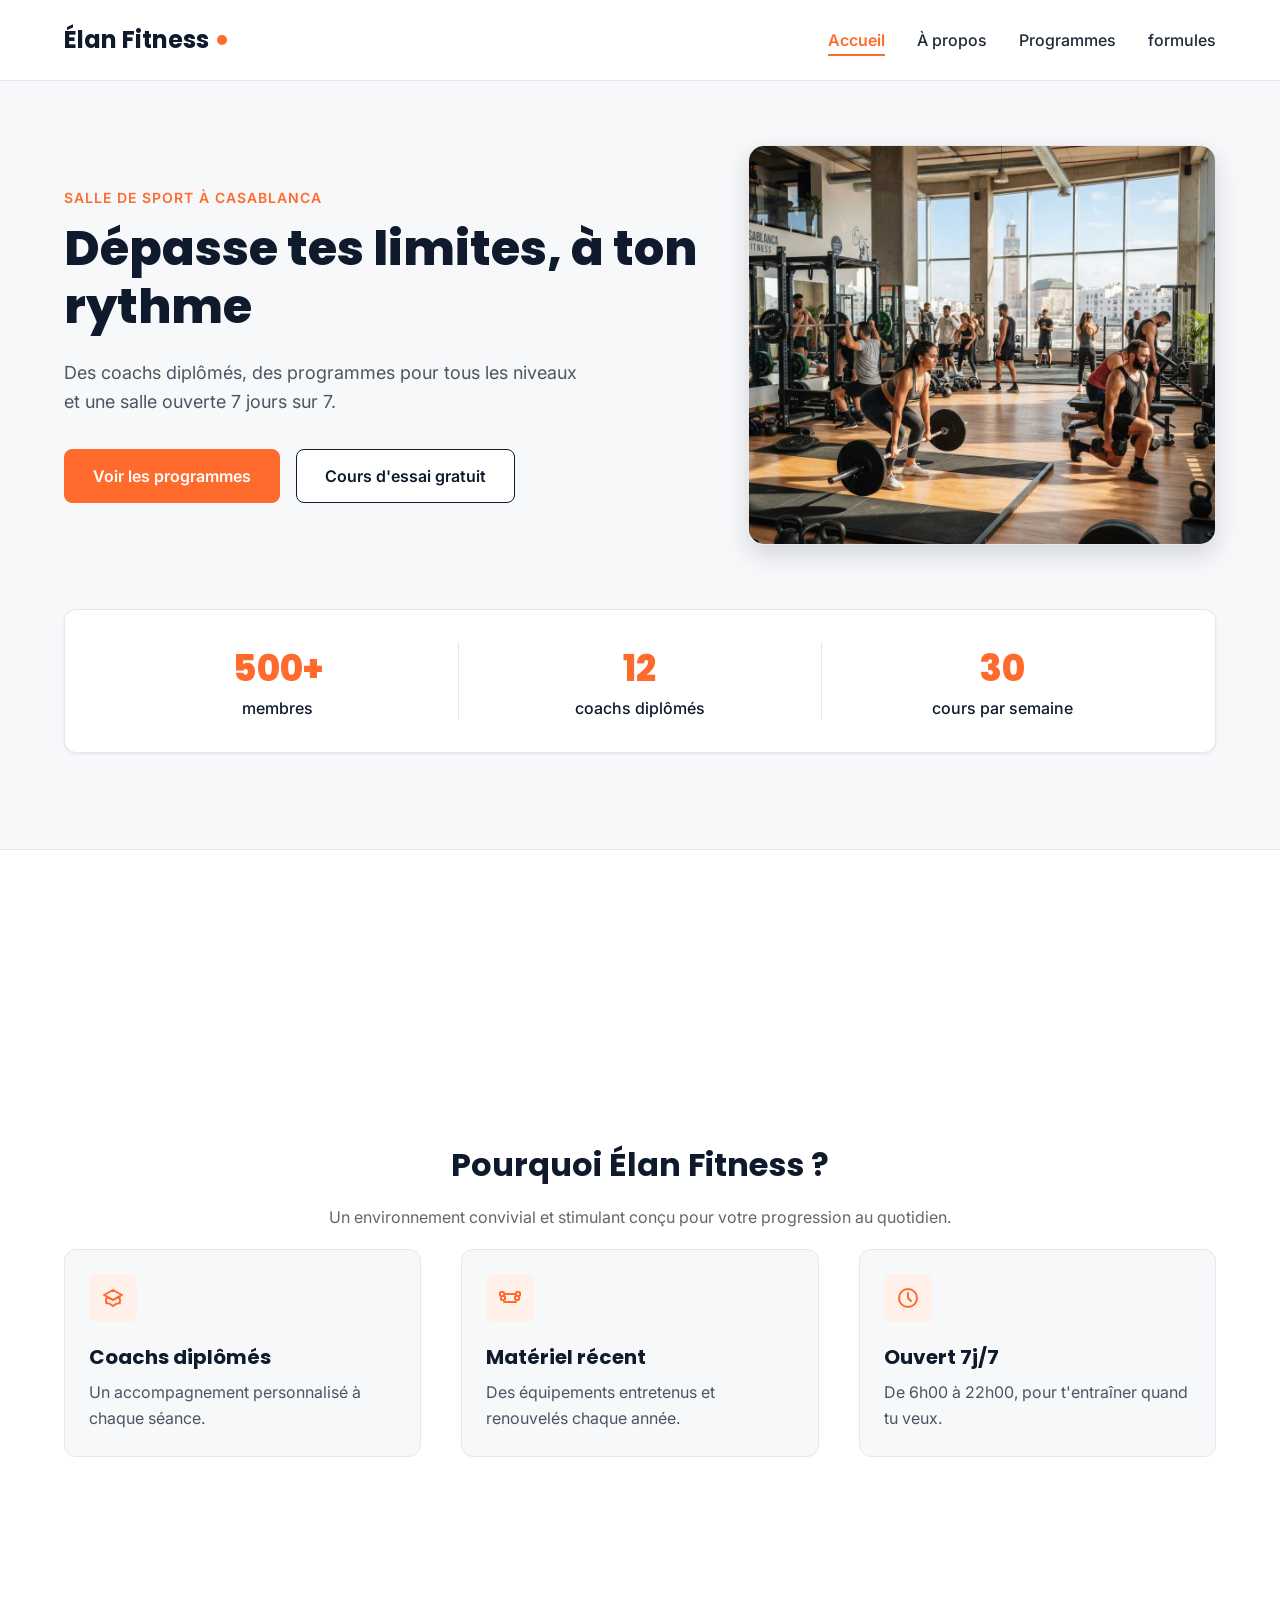
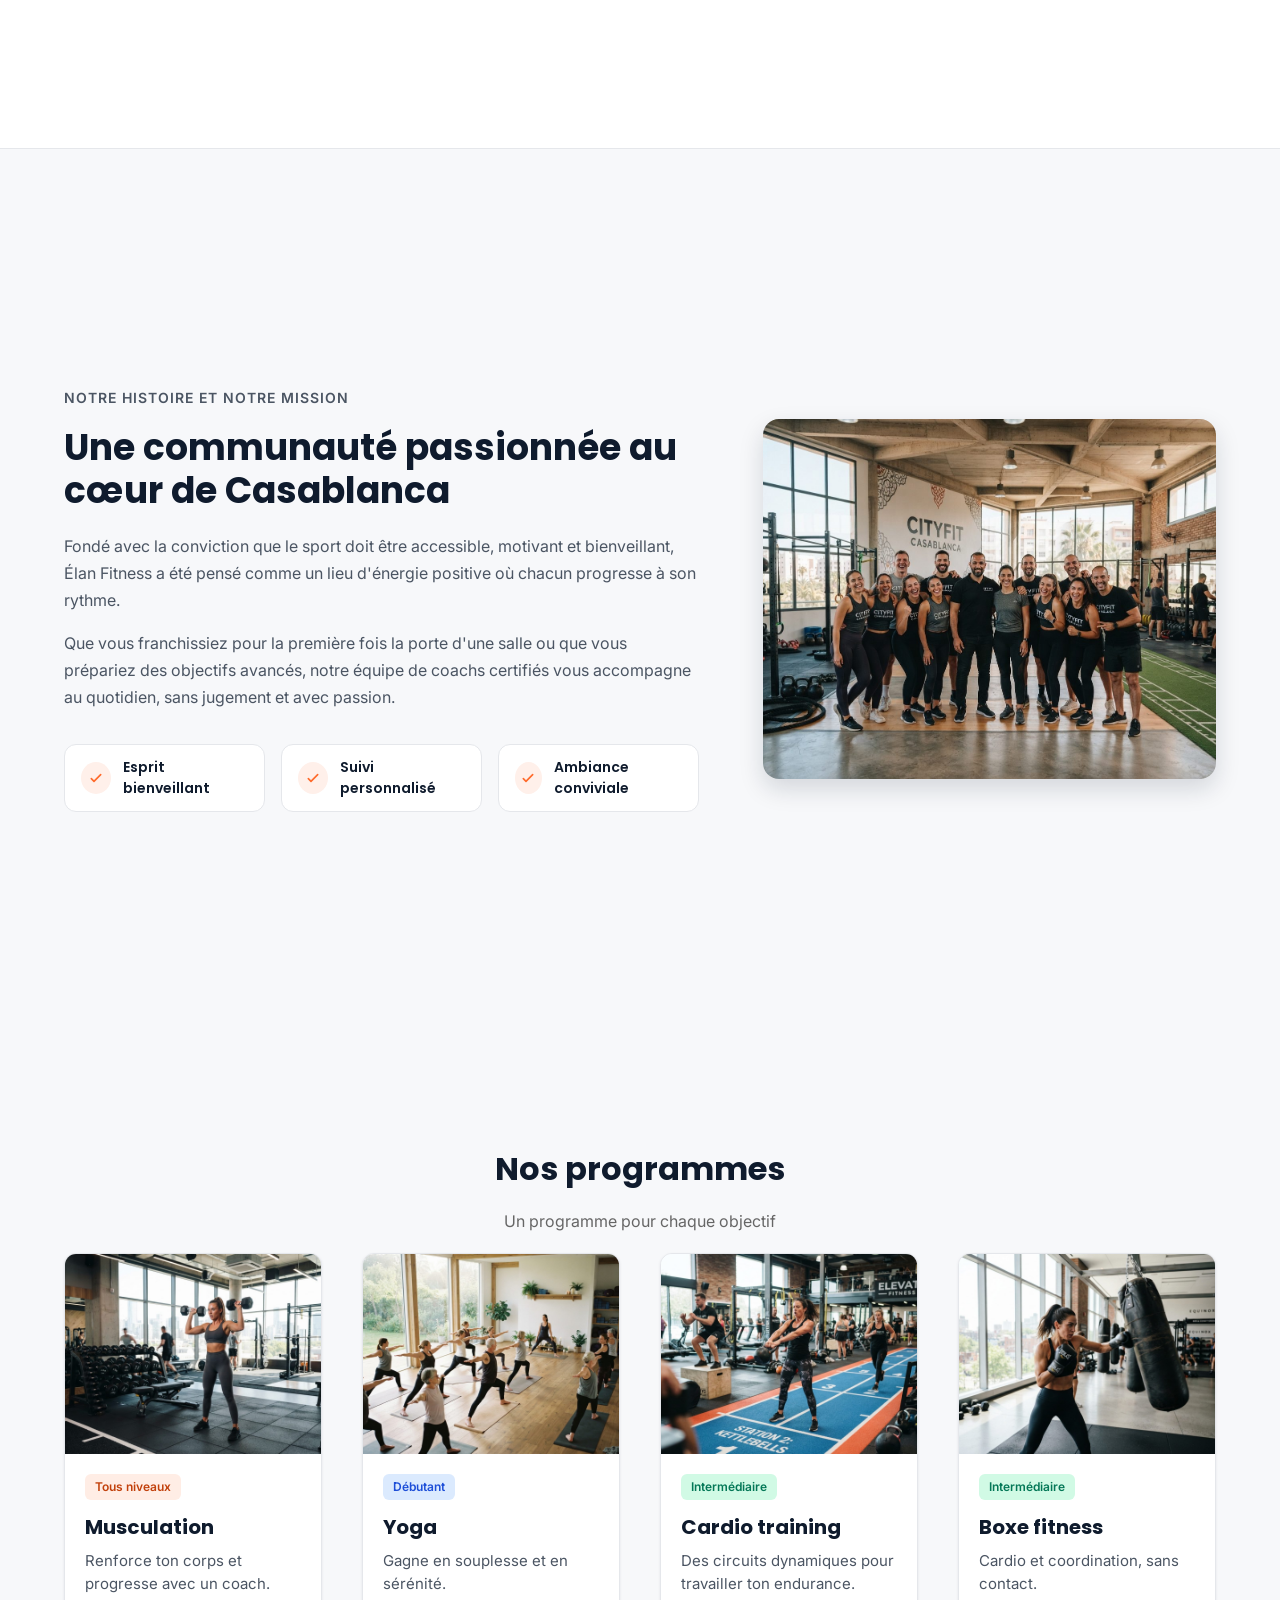
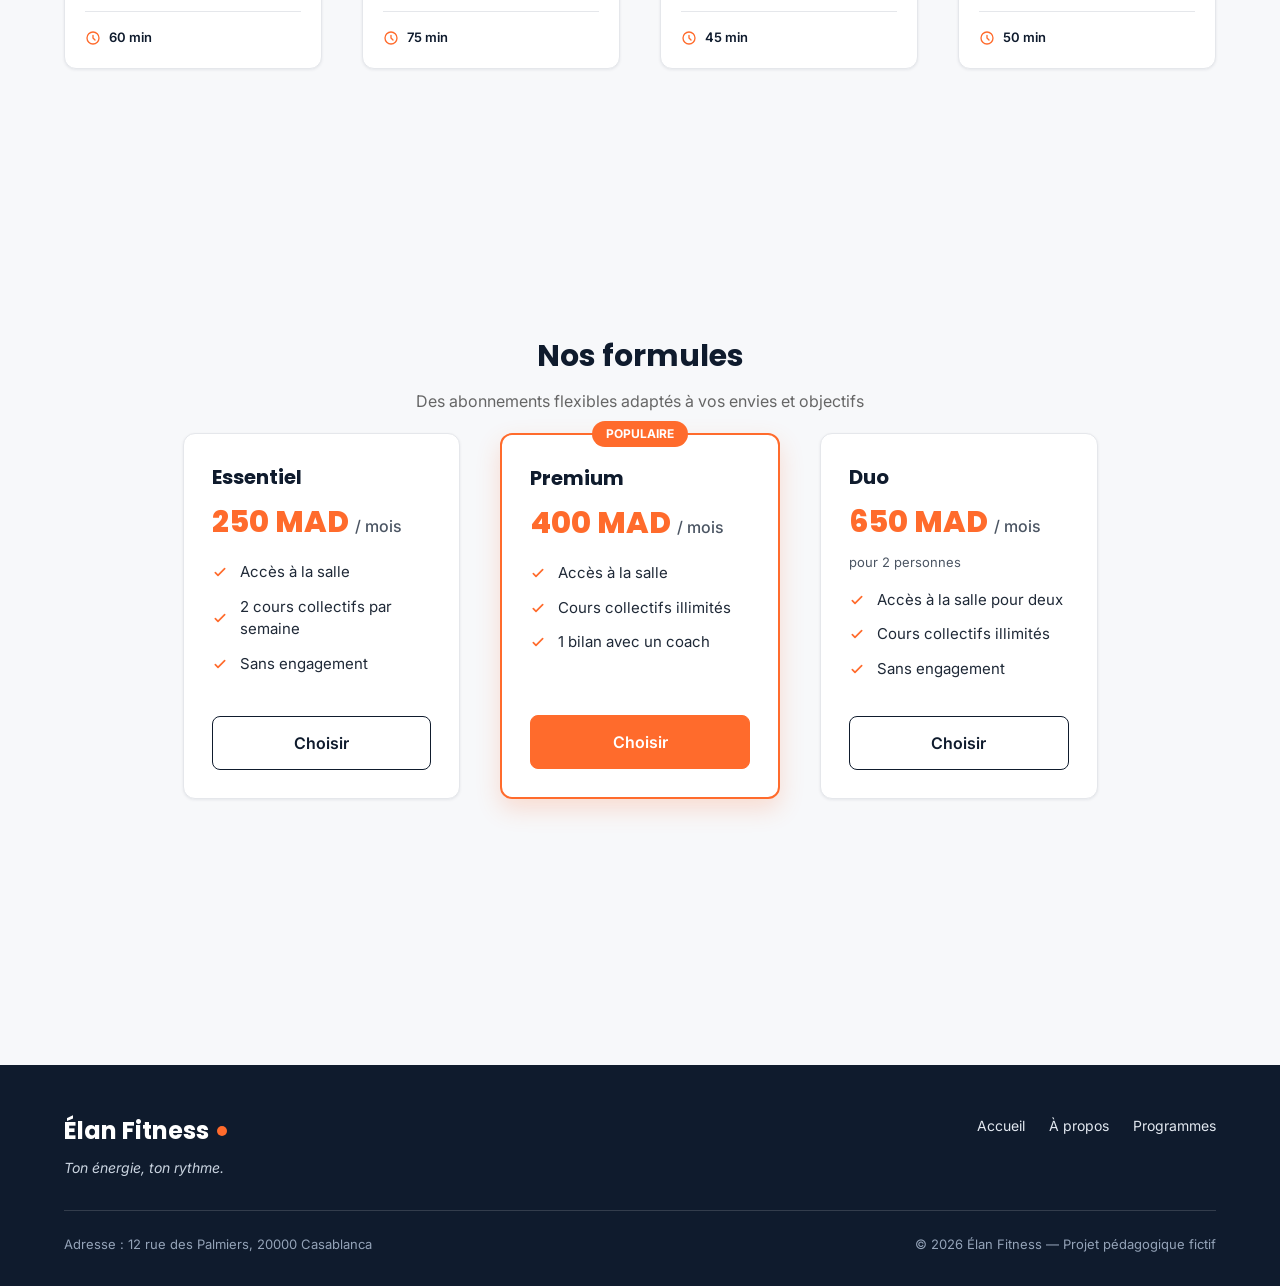
==== index.html @ c77d20ef "First Push" ====
<!DOCTYPE html>
<html lang="fr">
<head>
  <meta charset="UTF-8">
  <meta name="viewport" content="width=device-width, initial-scale=1">
  <meta name="description" content="Élan Fitness, salle de sport à Casablanca : musculation, yoga, cardio et boxe fitness avec des coachs diplômés. Réservez votre cours d'essai gratuit.">
  <title>Élan Fitness | Salle de sport à Casablanca</title>

  <link rel="preconnect" href="https://fonts.googleapis.com">
  <link rel="preconnect" href="https://fonts.gstatic.com" crossorigin>
  <link href="https://fonts.googleapis.com/css2?family=Inter:wght@400;500;600&family=Poppins:wght@600;700;800&display=swap" rel="stylesheet">

  <link rel="stylesheet" href="style.css">
</head>

<body>

  <header class="en-tete">
    <div class="conteneur en-tete-contenu">
      <a href="#accueil" class="logo">Élan Fitness</a>

      <nav aria-label="Navigation principale">
        <ul class="menu">
          <li><a href="#accueil" class="lien-actif">Accueil</a></li>
          <li><a href="#a-propos">À propos</a></li>
          <li><a href="#programmes">Programmes</a></li>
          <li><a href="#formules">formules</a></li>
        </ul>
      </nav>
    </div>
  </header>

  <main>

    <section id="accueil" class="hero">
      <div class="conteneur">

        <div class="hero-contenu">
          <div class="hero-texte">
            <p class="sur-titre">Salle de sport à Casablanca</p>
            <h1>Dépasse tes limites, à ton rythme</h1>
            <p class="hero-description">
              Des coachs diplômés, des programmes pour tous les niveaux et une salle ouverte 7 jours sur 7.
            </p>
            <div class="boutons">
              <a href="#programmes" class="bouton bouton-principal">Voir les programmes</a>
              <a href="#contact" class="bouton bouton-secondaire">Cours d'essai gratuit</a>
            </div>
          </div>

          <img class="hero-image" src="img/hero.jpg" alt="Des personnes s'entraînent dans une salle de sport lumineuse à Casablanca">
        </div>

        <div class="chiffres">
          <div class="chiffre">
            <p class="chiffre-nombre">500+</p>
            <p>membres</p>
          </div>
          <div class="chiffre">
            <p class="chiffre-nombre">12</p>
            <p>coachs diplômés</p>
          </div>
          <div class="chiffre">
            <p class="chiffre-nombre">30</p>
            <p>cours par semaine</p>
          </div>
        </div>

      </div>
    </section>

    <section class="section section-blanche">
      <div class="conteneur">

        <div class="section-titre">
          <h2>Pourquoi Élan Fitness ?</h2>
          <p>Un environnement convivial et stimulant conçu pour votre progression au quotidien.</p>
        </div>

        <div class="cartes">
          <article class="carte carte-avantage">
            <div class="icone"><img src="img/icone-coach.svg" alt=""></div>
            <h3>Coachs diplômés</h3>
            <p>Un accompagnement personnalisé à chaque séance.</p>
          </article>

          <article class="carte carte-avantage">
            <div class="icone"><img src="img/icone-materiel.svg" alt=""></div>
            <h3>Matériel récent</h3>
            <p>Des équipements entretenus et renouvelés chaque année.</p>
          </article>

          <article class="carte carte-avantage">
            <div class="icone"><img src="img/icone-horloge.svg" alt=""></div>
            <h3>Ouvert 7j/7</h3>
            <p>De 6h00 à 22h00, pour t'entraîner quand tu veux.</p>
          </article>
        </div>

      </div>
    </section>

    <section id="a-propos" class="section">
      <div class="conteneur apropos-contenu">

        <div class="apropos-texte">
          <p class="sur-titre">Notre histoire et notre mission</p>
          <h2>Une communauté passionnée au cœur de Casablanca</h2>
          <p>
            Fondé avec la conviction que le sport doit être accessible, motivant et bienveillant,
            Élan Fitness a été pensé comme un lieu d'énergie positive où chacun progresse à son rythme.
          </p>
          <p>
            Que vous franchissiez pour la première fois la porte d'une salle ou que vous prépariez des
            objectifs avancés, notre équipe de coachs certifiés vous accompagne au quotidien, sans
            jugement et avec passion.
          </p>

          <ul class="valeurs">
            <li class="valeur">
              <div class="icone icone-petite"><img src="img/icone-check.svg" alt=""></div>
              <span>Esprit bienveillant</span>
            </li>
            <li class="valeur">
              <div class="icone icone-petite"><img src="img/icone-check.svg" alt=""></div>
              <span>Suivi personnalisé</span>
            </li>
            <li class="valeur">
              <div class="icone icone-petite"><img src="img/icone-check.svg" alt=""></div>
              <span>Ambiance conviviale</span>
            </li>
          </ul>
        </div>

        <img class="apropos-image" src="img/equipe.jpg" alt="L'équipe de coachs d'Élan Fitness réunie dans la salle">

      </div>
    </section>

    <section id="programmes" class="section">
      <div class="conteneur">

        <div class="section-titre">
          <h2>Nos programmes</h2>
          <p>Un programme pour chaque objectif</p>
        </div>

        <div class="cartes">

          <article class="carte carte-programme">
            <img src="img/musculation.jpg" alt="Une sportive soulève des haltères dans l'espace musculation">
            <div class="programme-corps">
              <span class="etiquette etiquette-orange">Tous niveaux</span>
              <h3>Musculation</h3>
              <p>Renforce ton corps et progresse avec un coach.</p>
              <p class="duree"><img src="img/icone-duree.svg" alt="">60 min</p>
            </div>
          </article>

          <article class="carte carte-programme">
            <img src="img/yoga.jpg" alt="Un groupe pratique le yoga sur des tapis dans une salle lumineuse">
            <div class="programme-corps">
              <span class="etiquette etiquette-bleue">Débutant</span>
              <h3>Yoga</h3>
              <p>Gagne en souplesse et en sérénité.</p>
              <p class="duree"><img src="img/icone-duree.svg" alt="">75 min</p>
            </div>
          </article>

          <article class="carte carte-programme">
            <img src="img/cardio.jpg" alt="Des sportifs suivent un circuit de cardio training avec des kettlebells">
            <div class="programme-corps">
              <span class="etiquette etiquette-verte">Intermédiaire</span>
              <h3>Cardio training</h3>
              <p>Des circuits dynamiques pour travailler ton endurance.</p>
              <p class="duree"><img src="img/icone-duree.svg" alt="">45 min</p>
            </div>
          </article>

          <article class="carte carte-programme">
            <img src="img/boxe.jpg" alt="Une sportive frappe un sac de frappe pendant un cours de boxe fitness">
            <div class="programme-corps">
              <span class="etiquette etiquette-verte">Intermédiaire</span>
              <h3>Boxe fitness</h3>
              <p>Cardio et coordination, sans contact.</p>
              <p class="duree"><img src="img/icone-duree.svg" alt="">50 min</p>
            </div>
          </article>

        </div>
      
      <section id="formules" class="section">
        <div class="formules">

          <div class="section-titre">
            <h3>Nos formules</h3>
            <p>Des abonnements flexibles adaptés à vos envies et objectifs</p>
          </div>

          <div class="cartes">

            <article class="carte formule">
              <h4>Essentiel</h4>
              <p class="prix">250 MAD <span>/ mois</span></p>
              <ul class="formule-liste">
                <li>Accès à la salle</li>
                <li>2 cours collectifs par semaine</li>
                <li>Sans engagement</li>
              </ul>
              <a href="#contact" class="bouton bouton-secondaire">Choisir</a>
            </article>

            <article class="carte formule formule-populaire">
              <p class="badge-populaire">Populaire</p>
              <h4>Premium</h4>
              <p class="prix">400 MAD <span>/ mois</span></p>
              <ul class="formule-liste">
                <li>Accès à la salle</li>
                <li>Cours collectifs illimités</li>
                <li>1 bilan avec un coach</li>
              </ul>
              <a href="#contact" class="bouton bouton-principal">Choisir</a>
            </article>

            <article class="carte formule">
              <h4>Duo</h4>
              <p class="prix">650 MAD <span>/ mois</span></p>
              <p class="prix-note">pour 2 personnes</p>
              <ul class="formule-liste">
                <li>Accès à la salle pour deux</li>
                <li>Cours collectifs illimités</li>
                <li>Sans engagement</li>
              </ul>
              <a href="#contact" class="bouton bouton-secondaire">Choisir</a>
            </article>

          </div>
        </div>

      </div>
    </section>

  </main>

  <footer class="pied-de-page">
    <div class="conteneur">

      <div class="pied-haut">
        <div>
          <p class="logo logo-clair">Élan Fitness</p>
          <p class="slogan">Ton énergie, ton rythme.</p>
        </div>

        <nav aria-label="Navigation du pied de page">
          <ul class="menu menu-pied">
            <li><a href="#accueil">Accueil</a></li>
            <li><a href="#a-propos">À propos</a></li>
            <li><a href="#programmes">Programmes</a></li>
          </ul>
        </nav>
      </div>

      <div class="pied-bas">
        <p>Adresse : 12 rue des Palmiers, 20000 Casablanca</p>
        <p>&copy; 2026 Élan Fitness — Projet pédagogique fictif</p>
      </div>

    </div>
  </footer>

</body>
</html>
---- style.css ----
* {
  box-sizing: border-box;
  margin: 0;
  padding: 0;
}

html {
  scroll-behavior: smooth;
}

body {
  font-family: 'Inter', Arial, sans-serif;
  font-size: 16px;
  line-height: 1.5;
  color: #1F2937;
  background-color: #F7F8FA;
}

h1, h2, h3, h4 {
  font-family: 'Poppins', Arial, sans-serif;
  color: #0F1B2D;
}

a {
  color: inherit;
  text-decoration: none;
}

ul {
  list-style: none;
}

img {
  display: block;
  max-width: 100%;
}

a:focus-visible,
button:focus-visible {
  outline: 3px solid #FF6B2C;
  outline-offset: 2px;
}

.conteneur {
  width: 100%;
  max-width: 1200px;
  margin: 0 auto;
  padding: 0 24px;
}

.section {
  padding: 96px 0;
}

.section-blanche {
  background-color: #FFFFFF;
  border-top: 1px solid #E5E7EB;
  border-bottom: 1px solid #E5E7EB;
}

.section-titre {
  max-width: 640px;
  margin: 0 auto 64px;
  text-align: center;
}

.section-titre h2 {
  font-size: 32px;
  margin-bottom: 16px;
}

.section-titre h3 {
  font-size: 26px;
  margin-bottom: 12px;
}

.section-titre p {
  color: #4B5563;
}

.sur-titre {
  font-size: 14px;
  font-weight: 600;
  color: #FF6B2C;
  text-transform: uppercase;
  letter-spacing: 1px;
  margin-bottom: 12px;
}

.bouton {
  display: inline-block;
  padding: 14px 28px;
  border-radius: 8px;
  font-size: 16px;
  font-weight: 600;
  text-align: center;
  cursor: pointer;
}

.bouton-principal {
  background-color: #FF6B2C;
  border: 1px solid #FF6B2C;
  color: #FFFFFF;
}

.bouton-principal:hover {
  background-color: #F05817;
}

.bouton-secondaire {
  background-color: #FFFFFF;
  border: 1px solid #0F1B2D;
  color: #0F1B2D;
}

.bouton-secondaire:hover {
  background-color: #F3F4F6;
}

.cartes {
  display: flex;
  gap: 40px;
}

.carte {
  flex: 1;
  background-color: #FFFFFF;
  border: 1px solid #E5E7EB;
  border-radius: 12px;
  box-shadow: 0 1px 3px rgba(15, 27, 45, 0.08);
}

.icone {
  width: 48px;
  height: 48px;
  background-color: #FFF0EA;
  border-radius: 8px;
  display: flex;
  align-items: center;
  justify-content: center;
}

.icone img {
  width: 24px;
  height: 24px;
}

.icone-petite {
  width: 32px;
  height: 32px;
  border-radius: 50%;
}

.icone-petite img {
  width: 16px;
  height: 16px;
}

.en-tete {
  position: sticky;
  top: 0;
  z-index: 10;
  background-color: #FFFFFF;
  border-bottom: 1px solid #E5E7EB;
}

.en-tete-contenu {
  height: 80px;
  display: flex;
  align-items: center;
  justify-content: space-between;
}

.logo {
  display: flex;
  align-items: center;
  font-family: 'Poppins', Arial, sans-serif;
  font-size: 24px;
  font-weight: 700;
  color: #0F1B2D;
}

.logo::after {
  content: "";
  width: 10px;
  height: 10px;
  margin-left: 8px;
  background-color: #FF6B2C;
  border-radius: 50%;
}

.menu {
  display: flex;
  gap: 32px;
}

.menu a {
  font-weight: 500;
  padding-bottom: 4px;
  border-bottom: 2px solid transparent;
}

.menu a:hover {
  color: #FF6B2C;
}

.menu .lien-actif {
  color: #FF6B2C;
  font-weight: 600;
  border-bottom-color: #FF6B2C;
}

.hero {
  padding: 64px 0 96px;
}

.hero-contenu {
  display: flex;
  align-items: center;
  gap: 32px;
}

.hero-texte {
  flex: 7;
}

.hero-texte h1 {
  font-size: 48px;
  font-weight: 800;
  line-height: 1.2;
  margin-bottom: 24px;
}

.hero-description {
  max-width: 520px;
  font-size: 18px;
  line-height: 1.6;
  color: #4B5563;
  margin-bottom: 32px;
}

.boutons {
  display: flex;
  flex-wrap: wrap;
  gap: 16px;
}

.hero-image {
  flex: 5;
  min-width: 0;
  height: 400px;
  object-fit: cover;
  border-radius: 16px;
  border: 1px solid #E5E7EB;
  box-shadow: 0 10px 25px rgba(15, 27, 45, 0.15);
}

.chiffres {
  display: flex;
  margin-top: 64px;
  padding: 32px;
  background-color: #FFFFFF;
  border: 1px solid #E5E7EB;
  border-radius: 12px;
  box-shadow: 0 1px 3px rgba(15, 27, 45, 0.08);
}

.chiffre {
  flex: 1;
  text-align: center;
  font-weight: 500;
  color: #0F1B2D;
}

.chiffre + .chiffre {
  border-left: 1px solid #E5E7EB;
}

.chiffre-nombre {
  font-family: 'Poppins', Arial, sans-serif;
  font-size: 36px;
  font-weight: 800;
  color: #FF6B2C;
}

.carte-avantage {
  padding: 24px;
  background-color: #F7F8FA;
  box-shadow: none;
}

.carte-avantage .icone {
  margin-bottom: 20px;
}

.carte-avantage h3 {
  font-size: 20px;
  margin-bottom: 8px;
}

.carte-avantage p {
  color: #4B5563;
  line-height: 1.6;
}

.apropos-contenu {
  display: flex;
  align-items: center;
  gap: 64px;
}

.apropos-texte {
  flex: 7;
}

.apropos-texte h2 {
  font-size: 36px;
  line-height: 1.2;
  margin-bottom: 20px;
}

.apropos-texte p {
  color: #4B5563;
  line-height: 1.7;
  margin-bottom: 16px;
}

.valeurs {
  display: flex;
  gap: 16px;
  margin-top: 32px;
}

.valeur {
  flex: 1;
  display: flex;
  align-items: center;
  gap: 12px;
  padding: 12px 16px;
  background-color: #FFFFFF;
  border: 1px solid #E5E7EB;
  border-radius: 12px;
  font-family: 'Poppins', Arial, sans-serif;
  font-size: 14px;
  font-weight: 600;
  color: #0F1B2D;
}

.apropos-image {
  flex: 5;
  min-width: 0;
  height: 360px;
  object-fit: cover;
  border-radius: 16px;
  box-shadow: 0 10px 25px rgba(15, 27, 45, 0.15);
}

.carte-programme {
  display: flex;
  flex-direction: column;
  overflow: hidden;
}

.carte-programme > img {
  width: 100%;
  height: 200px;
  object-fit: cover;
}

.programme-corps {
  flex: 1;
  display: flex;
  flex-direction: column;
  padding: 20px;
}

.programme-corps h3 {
  font-size: 20px;
  margin-bottom: 8px;
}

.programme-corps p {
  font-size: 15px;
  color: #4B5563;
}

.etiquette {
  align-self: flex-start;
  padding: 4px 10px;
  margin-bottom: 12px;
  border-radius: 6px;
  font-size: 12px;
  font-weight: 600;
}

.etiquette-orange {
  background-color: #FFEDE5;
  color: #C2410C;
}

.etiquette-bleue {
  background-color: #DBEAFE;
  color: #1D4ED8;
}

.etiquette-verte {
  background-color: #D1FAE5;
  color: #047857;
}

.programme-corps .duree {
  display: flex;
  align-items: center;
  gap: 8px;
  margin-top: auto;
  padding-top: 16px;
  border-top: 1px solid #E5E7EB;
  font-size: 13px;
  font-weight: 600;
  color: #0F1B2D;
}

.programme-corps h3 + p {
  margin-bottom: 16px;
}

.duree img {
  width: 16px;
  height: 16px;
}

.formules {
  margin-top: 96px;
}

.formule {
  position: relative;
  display: flex;
  flex-direction: column;
  padding: 28px;
}

.formule h4 {
  font-size: 20px;
}

.prix {
  margin: 8px 0 16px;
  font-family: 'Poppins', Arial, sans-serif;
  font-size: 30px;
  font-weight: 800;
  color: #FF6B2C;
}

.prix span {
  font-family: 'Inter', Arial, sans-serif;
  font-size: 16px;
  font-weight: 500;
  color: #4B5563;
}

.prix-note {
  margin: -8px 0 16px;
  font-size: 13px;
  color: #4B5563;
}

.formule-liste {
  flex: 1;
  margin-bottom: 24px;
}

.formule-liste li {
  padding-left: 28px;
  margin-bottom: 12px;
  font-size: 15px;
  background-image: url('img/icone-check.svg');
  background-repeat: no-repeat;
  background-position: left center;
  background-size: 16px;
}

.formule .bouton {
  display: block;
}

.formule-populaire {
  border: 2px solid #FF6B2C;
  box-shadow: 0 10px 25px rgba(255, 107, 44, 0.2);
}

.badge-populaire {
  position: absolute;
  top: -14px;
  left: 50%;
  transform: translateX(-50%);
  padding: 4px 14px;
  background-color: #FF6B2C;
  border-radius: 999px;
  font-size: 12px;
  font-weight: 700;
  text-transform: uppercase;
  color: #FFFFFF;
}

.pied-de-page {
  padding: 48px 0 32px;
  background-color: #0F1B2D;
  color: #FFFFFF;
}

.pied-haut {
  display: flex;
  justify-content: space-between;
  align-items: flex-start;
  padding-bottom: 32px;
  border-bottom: 1px solid rgba(255, 255, 255, 0.15);
}

.logo-clair {
  color: #FFFFFF;
}

.slogan {
  margin-top: 8px;
  font-size: 14px;
  font-style: italic;
  color: #CBD5E1;
}

.menu-pied {
  gap: 24px;
}

.menu-pied a {
  font-size: 14px;
  font-weight: 400;
  color: #E2E8F0;
}

.pied-bas {
  display: flex;
  justify-content: space-between;
  margin-top: 24px;
  font-size: 13px;
  color: #94A3B8;
}

.section {
    min-height: 100vh;
    display: flex;
    justify-content: center;
    align-items: center;
}

.Contacts {
    width: 100%;
    max-width: 500px;
    text-align: center;
}

.section-titre {
    margin-bottom: 20px;
}

.section-titre h3 {
    font-size: 30px;
    margin-bottom: 10px;
}

.section-titre p {
    color: #666;
}

.container {
    background-color: #f5f5f5;
    padding: 80px;
    border-radius: 20px;
    box-shadow: 0 10px 20px rgba(0, 0, 0, 0.1);
}

label {
    display: block;
    text-align: left;
    margin: 10px 0 5px;
}

input[type="text"],
input[type="email"] {
    width: 100%;
    padding: 12px;
    border: 1px solid #ccc;
    border-radius: 5px;
    box-sizing: border-box;
}

input[type="submit"] {
    background-color: orange;
    color: white;
    border: none;
    padding: 12px 30px;
    margin-top: 20px;
    border-radius: 5px;
    cursor: pointer;
    font-size: 16px;
    display: block;
    margin: 20px auto 0 auto;
}

input[type="submit"]:hover {
    background-color: #e69500;
}
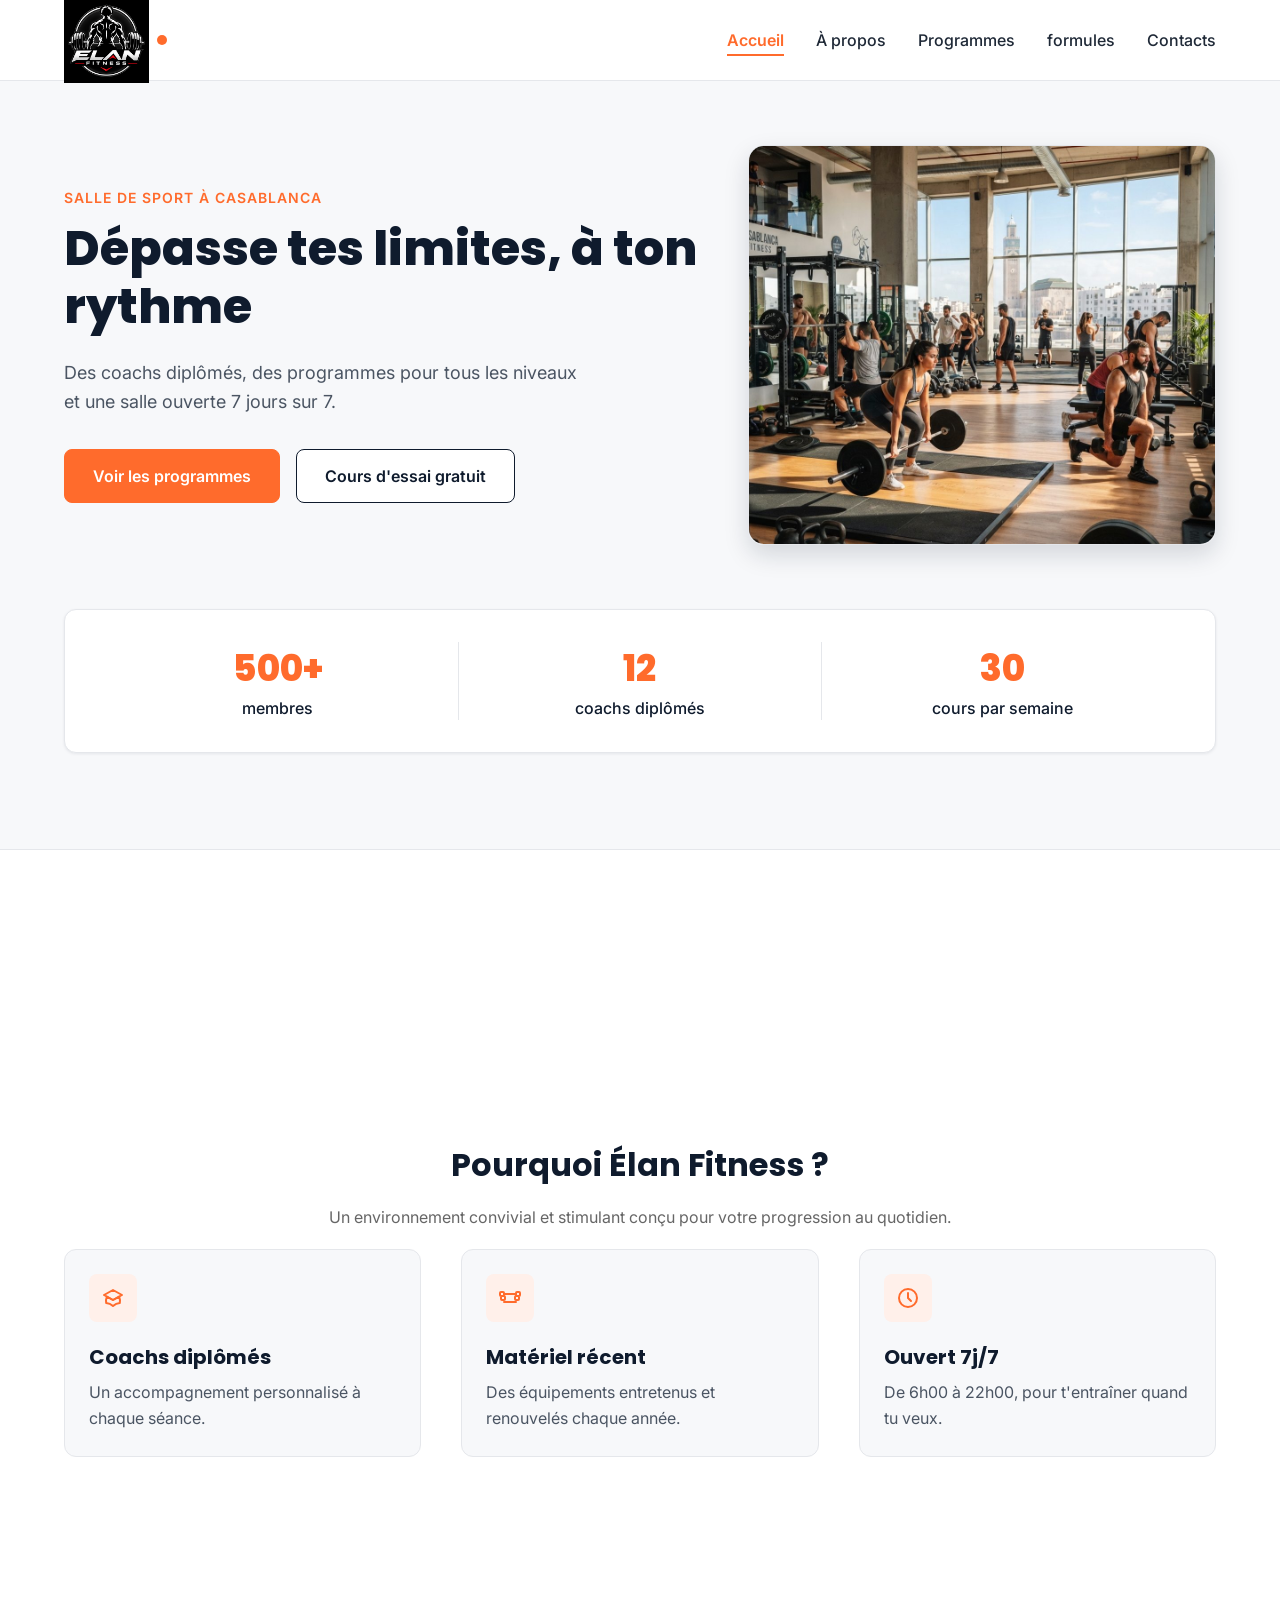
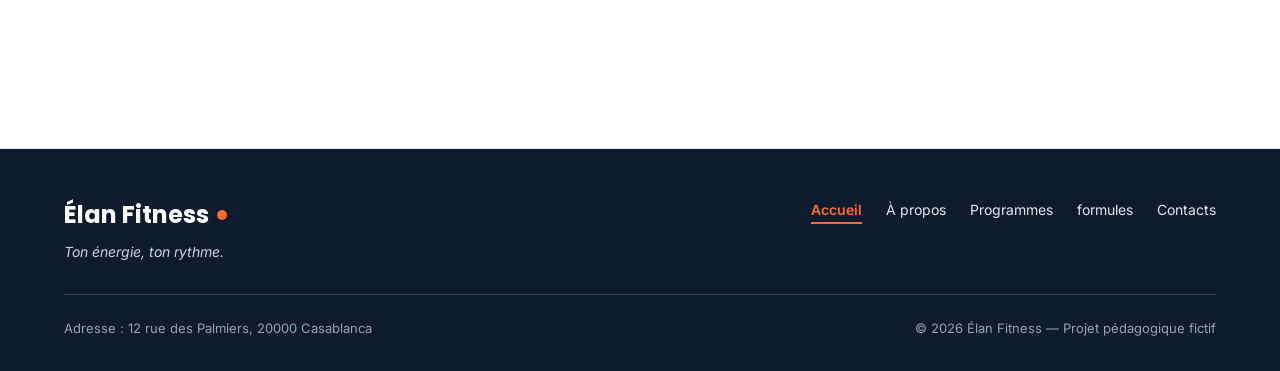
==== commit c3efec83: "second push" ====
--- a/index.html
+++ b/index.html
@@ -11,26 +11,28 @@
   <link href="https://fonts.googleapis.com/css2?family=Inter:wght@400;500;600&family=Poppins:wght@600;700;800&display=swap" rel="stylesheet">
 
   <link rel="stylesheet" href="style.css">
+
 </head>
 
 <body>
 
   <header class="en-tete">
     <div class="conteneur en-tete-contenu">
-      <a href="#accueil" class="logo">Élan Fitness</a>
+      <a href="#accueil" class="logo"><img src="./img/Logo fitness ELAN avec silhouette musclée et haltères.png" width="85" height="85"></a>
 
       <nav aria-label="Navigation principale">
         <ul class="menu">
-          <li><a href="#accueil" class="lien-actif">Accueil</a></li>
-          <li><a href="#a-propos">À propos</a></li>
-          <li><a href="#programmes">Programmes</a></li>
-          <li><a href="#formules">formules</a></li>
+          <li><a href="Index.html" class="lien-actif">Accueil</a></li>
+          <li><a href="a_propos.html">À propos</a></li>
+          <li><a href="programmes.html">Programmes</a></li>
+          <li><a href="formules.html">formules</a></li>
+          <li><a href="Contacts.html">Contacts</a></li>
         </ul>
       </nav>
     </div>
   </header>
-
-  <main>
+ 
+   <main>
 
     <section id="accueil" class="hero">
       <div class="conteneur">
@@ -99,148 +101,7 @@
 
       </div>
     </section>
-
-    <section id="a-propos" class="section">
-      <div class="conteneur apropos-contenu">
-
-        <div class="apropos-texte">
-          <p class="sur-titre">Notre histoire et notre mission</p>
-          <h2>Une communauté passionnée au cœur de Casablanca</h2>
-          <p>
-            Fondé avec la conviction que le sport doit être accessible, motivant et bienveillant,
-            Élan Fitness a été pensé comme un lieu d'énergie positive où chacun progresse à son rythme.
-          </p>
-          <p>
-            Que vous franchissiez pour la première fois la porte d'une salle ou que vous prépariez des
-            objectifs avancés, notre équipe de coachs certifiés vous accompagne au quotidien, sans
-            jugement et avec passion.
-          </p>
-
-          <ul class="valeurs">
-            <li class="valeur">
-              <div class="icone icone-petite"><img src="img/icone-check.svg" alt=""></div>
-              <span>Esprit bienveillant</span>
-            </li>
-            <li class="valeur">
-              <div class="icone icone-petite"><img src="img/icone-check.svg" alt=""></div>
-              <span>Suivi personnalisé</span>
-            </li>
-            <li class="valeur">
-              <div class="icone icone-petite"><img src="img/icone-check.svg" alt=""></div>
-              <span>Ambiance conviviale</span>
-            </li>
-          </ul>
-        </div>
-
-        <img class="apropos-image" src="img/equipe.jpg" alt="L'équipe de coachs d'Élan Fitness réunie dans la salle">
-
-      </div>
-    </section>
-
-    <section id="programmes" class="section">
-      <div class="conteneur">
-
-        <div class="section-titre">
-          <h2>Nos programmes</h2>
-          <p>Un programme pour chaque objectif</p>
-        </div>
-
-        <div class="cartes">
-
-          <article class="carte carte-programme">
-            <img src="img/musculation.jpg" alt="Une sportive soulève des haltères dans l'espace musculation">
-            <div class="programme-corps">
-              <span class="etiquette etiquette-orange">Tous niveaux</span>
-              <h3>Musculation</h3>
-              <p>Renforce ton corps et progresse avec un coach.</p>
-              <p class="duree"><img src="img/icone-duree.svg" alt="">60 min</p>
-            </div>
-          </article>
-
-          <article class="carte carte-programme">
-            <img src="img/yoga.jpg" alt="Un groupe pratique le yoga sur des tapis dans une salle lumineuse">
-            <div class="programme-corps">
-              <span class="etiquette etiquette-bleue">Débutant</span>
-              <h3>Yoga</h3>
-              <p>Gagne en souplesse et en sérénité.</p>
-              <p class="duree"><img src="img/icone-duree.svg" alt="">75 min</p>
-            </div>
-          </article>
-
-          <article class="carte carte-programme">
-            <img src="img/cardio.jpg" alt="Des sportifs suivent un circuit de cardio training avec des kettlebells">
-            <div class="programme-corps">
-              <span class="etiquette etiquette-verte">Intermédiaire</span>
-              <h3>Cardio training</h3>
-              <p>Des circuits dynamiques pour travailler ton endurance.</p>
-              <p class="duree"><img src="img/icone-duree.svg" alt="">45 min</p>
-            </div>
-          </article>
-
-          <article class="carte carte-programme">
-            <img src="img/boxe.jpg" alt="Une sportive frappe un sac de frappe pendant un cours de boxe fitness">
-            <div class="programme-corps">
-              <span class="etiquette etiquette-verte">Intermédiaire</span>
-              <h3>Boxe fitness</h3>
-              <p>Cardio et coordination, sans contact.</p>
-              <p class="duree"><img src="img/icone-duree.svg" alt="">50 min</p>
-            </div>
-          </article>
-
-        </div>
-      
-      <section id="formules" class="section">
-        <div class="formules">
-
-          <div class="section-titre">
-            <h3>Nos formules</h3>
-            <p>Des abonnements flexibles adaptés à vos envies et objectifs</p>
-          </div>
-
-          <div class="cartes">
-
-            <article class="carte formule">
-              <h4>Essentiel</h4>
-              <p class="prix">250 MAD <span>/ mois</span></p>
-              <ul class="formule-liste">
-                <li>Accès à la salle</li>
-                <li>2 cours collectifs par semaine</li>
-                <li>Sans engagement</li>
-              </ul>
-              <a href="#contact" class="bouton bouton-secondaire">Choisir</a>
-            </article>
-
-            <article class="carte formule formule-populaire">
-              <p class="badge-populaire">Populaire</p>
-              <h4>Premium</h4>
-              <p class="prix">400 MAD <span>/ mois</span></p>
-              <ul class="formule-liste">
-                <li>Accès à la salle</li>
-                <li>Cours collectifs illimités</li>
-                <li>1 bilan avec un coach</li>
-              </ul>
-              <a href="#contact" class="bouton bouton-principal">Choisir</a>
-            </article>
-
-            <article class="carte formule">
-              <h4>Duo</h4>
-              <p class="prix">650 MAD <span>/ mois</span></p>
-              <p class="prix-note">pour 2 personnes</p>
-              <ul class="formule-liste">
-                <li>Accès à la salle pour deux</li>
-                <li>Cours collectifs illimités</li>
-                <li>Sans engagement</li>
-              </ul>
-              <a href="#contact" class="bouton bouton-secondaire">Choisir</a>
-            </article>
-
-          </div>
-        </div>
-
-      </div>
-    </section>
-
-  </main>
+ </main>
 
   <footer class="pied-de-page">
     <div class="conteneur">
@@ -253,9 +114,11 @@
 
         <nav aria-label="Navigation du pied de page">
           <ul class="menu menu-pied">
-            <li><a href="#accueil">Accueil</a></li>
-            <li><a href="#a-propos">À propos</a></li>
-            <li><a href="#programmes">Programmes</a></li>
+          <li><a href="Index.html" class="lien-actif">Accueil</a></li>
+          <li><a href="a_propos.html">À propos</a></li>
+          <li><a href="programmes.html">Programmes</a></li>
+          <li><a href="formules.html">formules</a></li>
+          <li><a href="Contacts.html">Contacts</a></li>
           </ul>
         </nav>
       </div>
